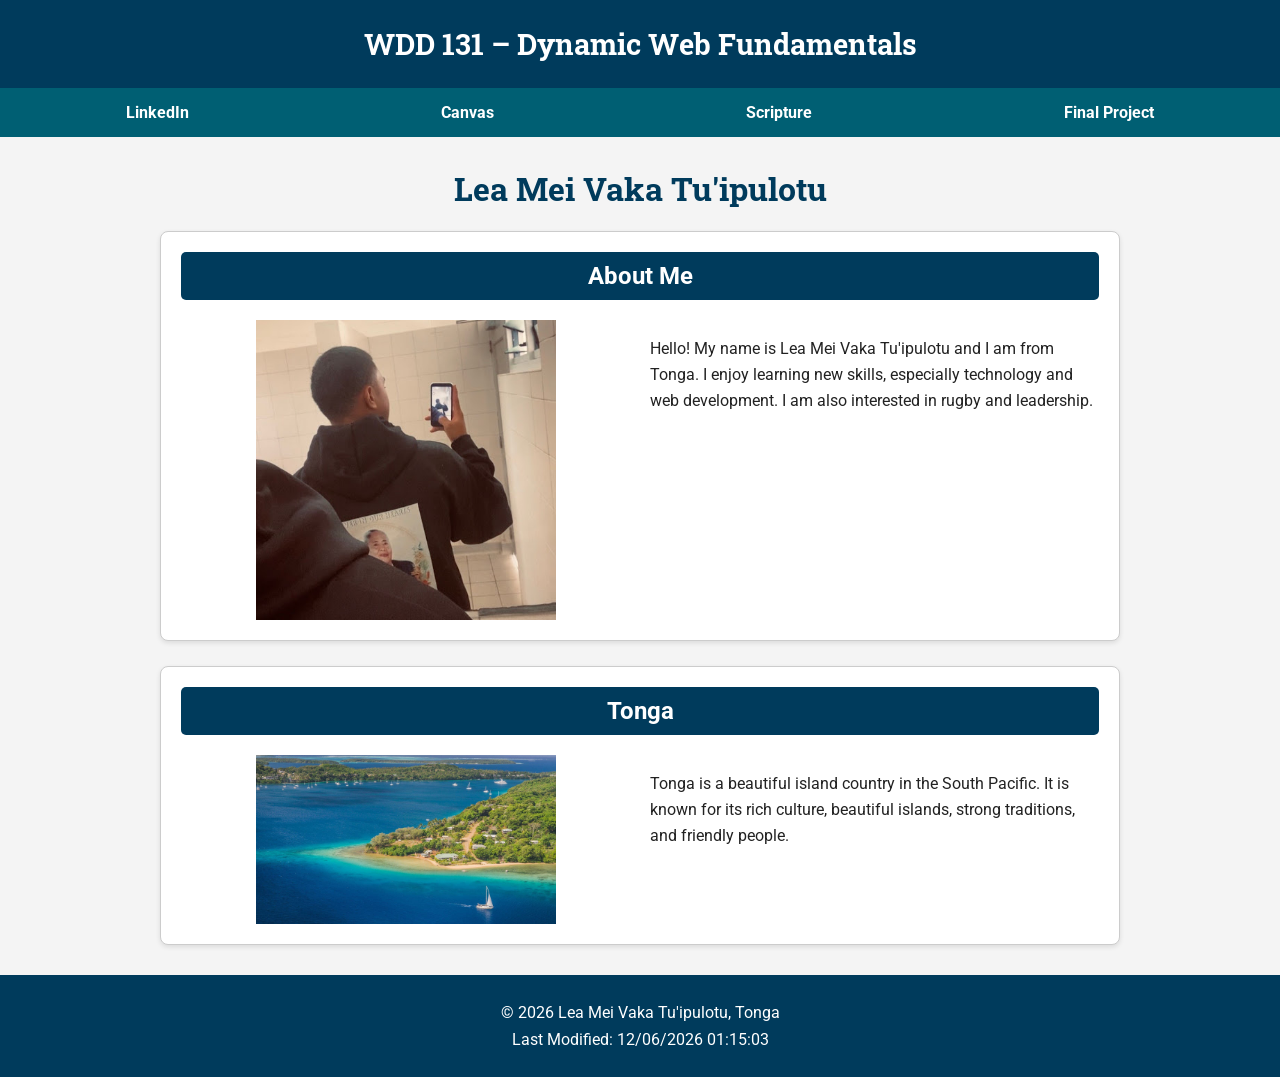
==== index.html @ fcd8f103 "Complete WDD 131 W01 Home Page" ====
<!DOCTYPE html>
<html lang="en-US">

<head>
  <meta charset="UTF-8">
  <meta name="viewport" content="width=device-width, initial-scale=1.0">

  <title>WDD 131 – Dynamic Web Fundamentals – Lea Mei Vaka Tu'ipulotu</title>

  <meta name="description"
    content="WDD 131 – Dynamic Web Fundamentals – Lea Mei Vaka Tu'ipulotu. A student webpage about web development, learning, Tonga, rugby, and leadership.">

  <meta name="author" content="Lea Mei Vaka Tu'ipulotu">

  <!-- External CSS file -->
  <link rel="stylesheet" href="styles/base.css">

  <!-- External JavaScript file -->
  <script src="scripts/getdates.js" defer></script>
</head>

<body>

  <header>
    <span id="course-title">WDD 131 – Dynamic Web Fundamentals</span>

    <nav>
      <a href="https://www.linkedin.com/" target="_blank">LinkedIn</a>
      <a href="https://byupw.instructure.com/" target="_blank">Canvas</a>
      <a href="https://www.churchofjesuschrist.org/study/scriptures" target="_blank">Scripture</a>
      <a href="#">Final Project</a>
    </nav>
  </header>

  <main>

    <h1>Lea Mei Vaka Tu'ipulotu</h1>

    <section class="card">
      <h2>About Me</h2>

      <img src="images/profile.jpg" alt="Lea Mei Vaka Tu'ipulotu">

      <p>
        Hello! My name is Lea Mei Vaka Tu'ipulotu and I am from Tonga.
        I enjoy learning new skills, especially technology and web development.
        I am also interested in rugby and leadership.
      </p>
    </section>

    <section class="card">
      <h2>Tonga</h2>

      <img src="images/tonga.jpg" alt="Tonga">

      <p>
        Tonga is a beautiful island country in the South Pacific.
        It is known for its rich culture, beautiful islands, strong traditions,
        and friendly people.
      </p>
    </section>

  </main>

  <footer>
    <p>
      &copy; <span id="currentyear"></span>
      Lea Mei Vaka Tu'ipulotu, Tonga
    </p>

    <p id="lastModified"></p>
  </footer>

</body>
</html>
---- styles/base.css ----
@import url('https://fonts.googleapis.com/css2?family=Roboto:wght@400;700&family=Roboto+Slab:wght@700&display=swap');

:root {
  --primary-color: #003b5c;
  --secondary-color: #005f73;
  --accent-color: #ee9b00;
  --background-color: #f4f4f4;
  --text-color: #222;
  --white: #ffffff;
}

* {
  box-sizing: border-box;
}

body {
  margin: 0;
  font-family: 'Roboto', sans-serif;
  color: var(--text-color);
  background-color: var(--background-color);
}

header {
  background-color: var(--primary-color);
  color: var(--white);
}

#course-title {
  display: block;
  text-align: center;
  padding: 25px 10px;
  font-family: 'Roboto Slab', serif;
  font-size: 1.8rem;
  font-weight: 700;
}

nav {
  display: flex;
  justify-content: space-around;
  align-items: center;
  background-color: var(--secondary-color);
}

nav a {
  color: var(--white);
  text-decoration: none;
  padding: 15px 20px;
  font-weight: 700;
  transition: background-color 0.3s, color 0.3s;
}

nav a:hover {
  background-color: var(--accent-color);
  color: #000;
}

main {
  max-width: 1000px;
  margin: 30px auto;
  padding: 0 20px;
}

h1 {
  text-align: center;
  font-family: 'Roboto Slab', serif;
  color: var(--primary-color);
}

.card {
  display: grid;
  grid-template-columns: 1fr 1fr;
  gap: 20px;
  background-color: var(--white);
  border: 1px solid #ccc;
  border-radius: 8px;
  padding: 20px;
  margin-bottom: 25px;
  box-shadow: 0 2px 5px rgba(0, 0, 0, 0.1);
}

.card h2 {
  grid-column: 1 / -1;
  text-align: center;
  background-color: var(--primary-color);
  color: var(--white);
  padding: 10px;
  margin: 0;
  border-radius: 5px;
}

.card img {
  width: 100%;
  max-width: 300px;
  height: auto;
  display: block;
  margin: auto;
}

.card p {
  line-height: 1.6;
}

footer {
  text-align: center;
  background-color: var(--primary-color);
  color: var(--white);
  padding: 20px;
  margin-top: 30px;
}

footer p {
  margin: 8px;
}

@media (max-width: 600px) {
  nav {
    flex-direction: column;
  }

  nav a {
    width: 100%;
    text-align: center;
  }

  .card {
    grid-template-columns: 1fr;
  }
}
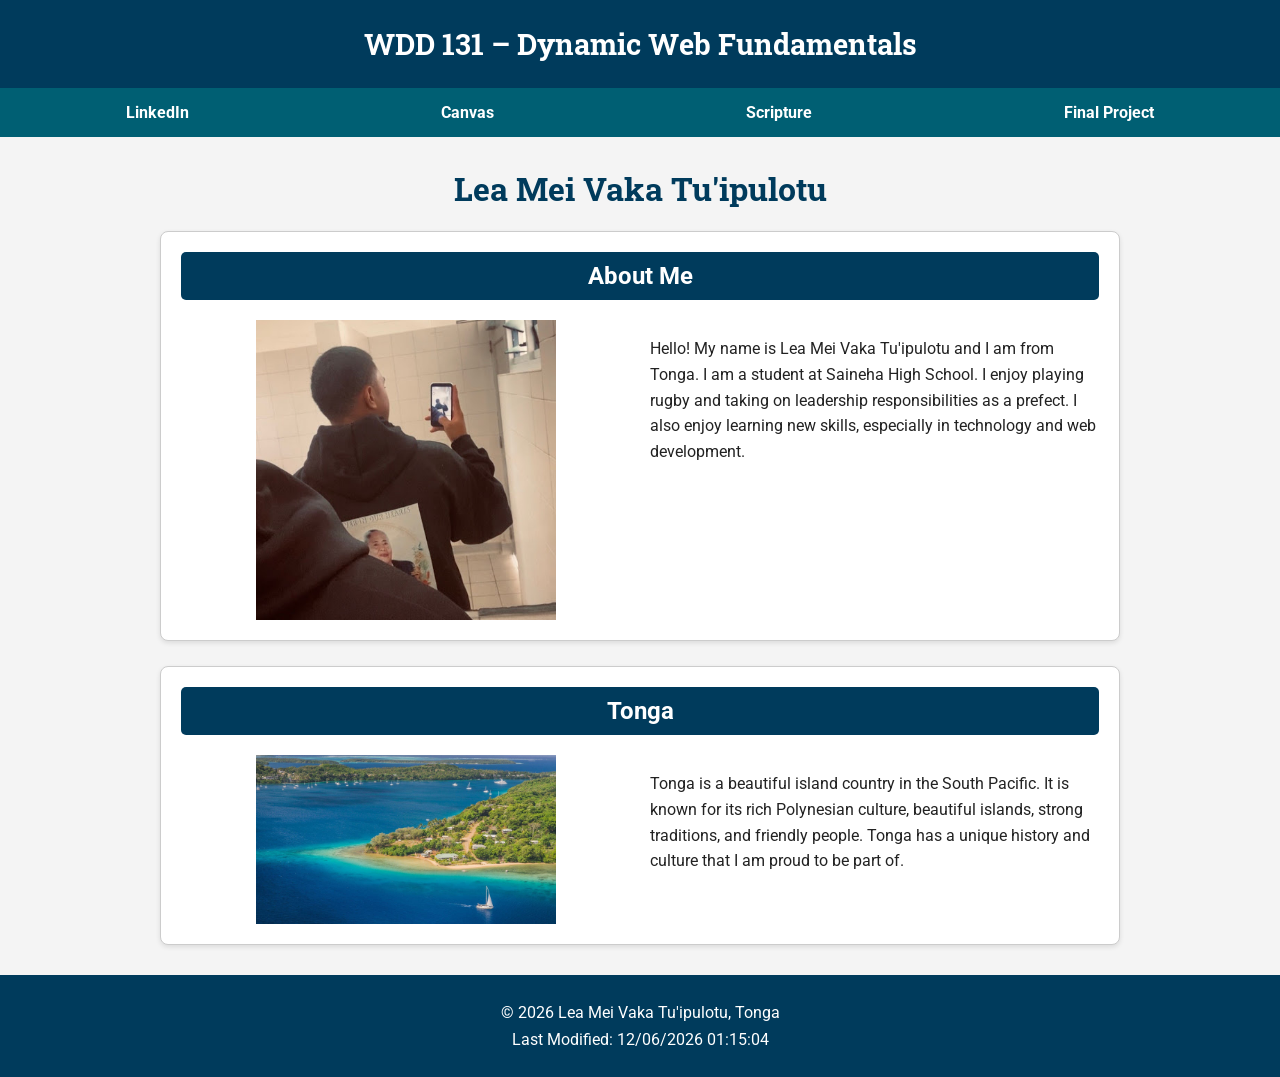
==== commit 08f4be5a: "Update WDD 131 home page" ====
--- a/index.html
+++ b/index.html
@@ -12,11 +12,17 @@
 
   <meta name="author" content="Lea Mei Vaka Tu'ipulotu">
 
-  <!-- External CSS file -->
-  <link rel="stylesheet" href="styles/base.css">
+  <!-- Google Fonts -->
 
-  <!-- External JavaScript file -->
-  <script src="scripts/getdates.js" defer></script>
+<link rel="preconnect" href="https://fonts.googleapis.com"> <link rel="preconnect" href="https://fonts.gstatic.com" crossorigin> <link href="https://fonts.googleapis.com/css2?family=Roboto:wght@400;500;700&family=Roboto+Slab:wght@700&display=swap" rel="stylesheet">
+
+<!-- External CSS file -->
+
+<link rel="stylesheet" href="styles/base.css">
+
+<!-- External JavaScript file -->
+
+<script src="scripts/getdates.js" defer></script>
 </head>
 
 <body>
@@ -37,28 +43,31 @@
     <h1>Lea Mei Vaka Tu'ipulotu</h1>
 
     <section class="card">
-      <h2>About Me</h2>
+  <h2>About Me</h2>
 
-      <img src="images/profile.jpg" alt="Lea Mei Vaka Tu'ipulotu">
+  <img src="images/profile.jpg" alt="Lea Mei Vaka Tu'ipulotu">
 
-      <p>
-        Hello! My name is Lea Mei Vaka Tu'ipulotu and I am from Tonga.
-        I enjoy learning new skills, especially technology and web development.
-        I am also interested in rugby and leadership.
-      </p>
-    </section>
+  <p>
+    Hello! My name is Lea Mei Vaka Tu'ipulotu and I am from Tonga.
+    I am a student at Saineha High School. I enjoy playing rugby and
+    taking on leadership responsibilities as a prefect. I also enjoy
+    learning new skills, especially in technology and web development.
+  </p>
+</section>
 
-    <section class="card">
-      <h2>Tonga</h2>
+<section class="card">
+  <h2>Tonga</h2>
 
-      <img src="images/tonga.jpg" alt="Tonga">
+  <img src="images/tonga.jpg" alt="Beautiful coastal landscape in Tonga">
 
-      <p>
-        Tonga is a beautiful island country in the South Pacific.
-        It is known for its rich culture, beautiful islands, strong traditions,
-        and friendly people.
-      </p>
-    </section>
+  <p>
+    Tonga is a beautiful island country in the South Pacific.
+    It is known for its rich Polynesian culture, beautiful islands,
+    strong traditions, and friendly people. Tonga has a unique history
+    and culture that I am proud to be part of.
+  </p>
+</section>
+
 
   </main>
 
--- a/styles/base.css
+++ b/styles/base.css
@@ -1,5 +1,3 @@
-@import url('https://fonts.googleapis.com/css2?family=Roboto:wght@400;700&family=Roboto+Slab:wght@700&display=swap');
-
 :root {
   --primary-color: #003b5c;
   --secondary-color: #005f73;
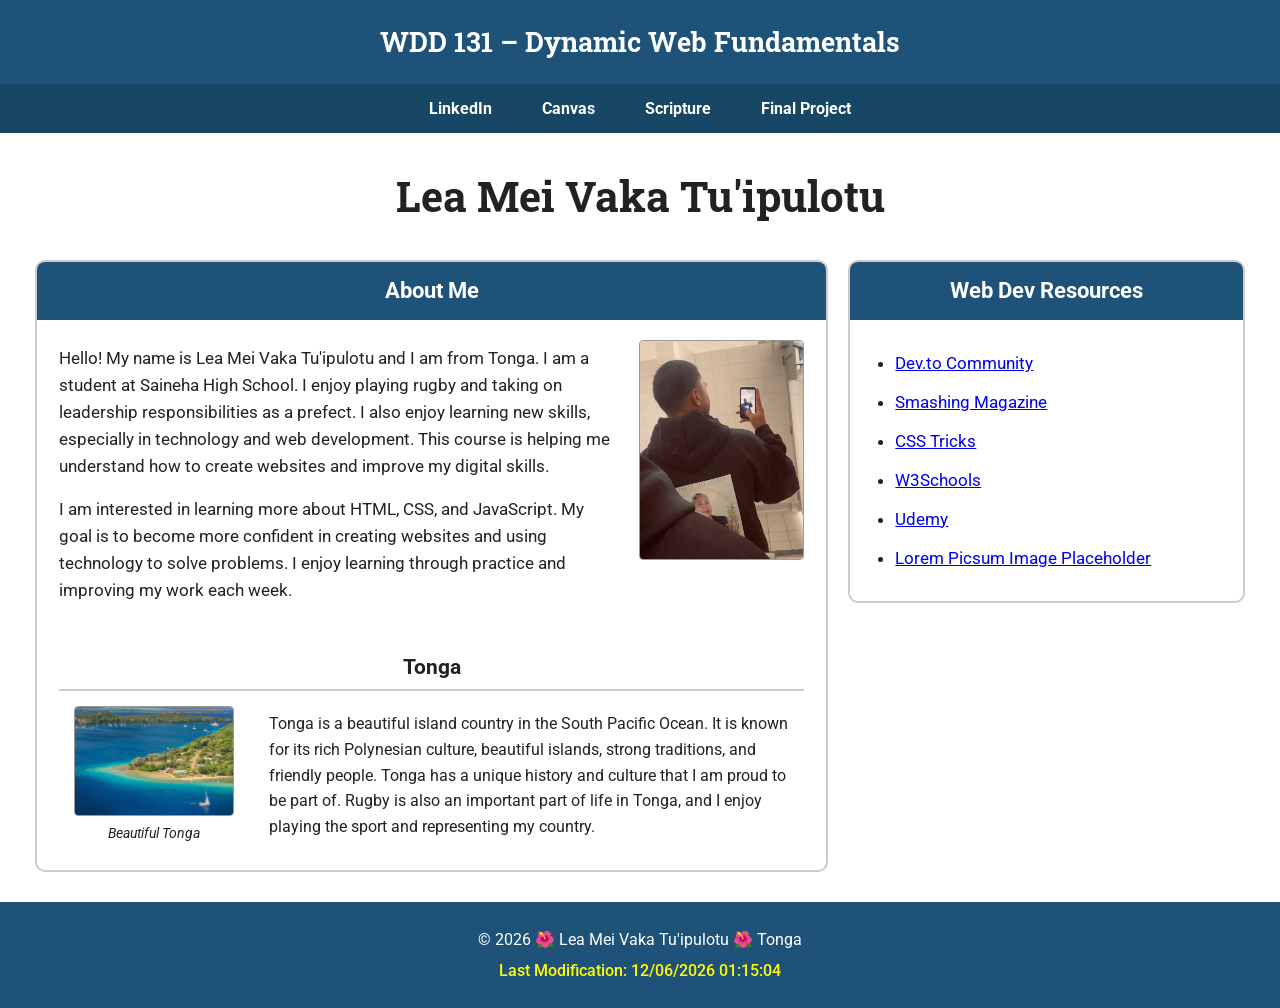
==== commit c9bc2ce4: "Update WDD 131 home page" ====
--- a/index.html
+++ b/index.html
@@ -8,76 +8,210 @@
   <title>WDD 131 – Dynamic Web Fundamentals – Lea Mei Vaka Tu'ipulotu</title>
 
   <meta name="description"
-    content="WDD 131 – Dynamic Web Fundamentals – Lea Mei Vaka Tu'ipulotu. A student webpage about web development, learning, Tonga, rugby, and leadership.">
+    content="WDD 131 Dynamic Web Fundamentals home page for Lea Mei Vaka Tu'ipulotu, a student from Tonga interested in web development, rugby, and leadership.">
 
   <meta name="author" content="Lea Mei Vaka Tu'ipulotu">
 
   <!-- Google Fonts -->
-
-<link rel="preconnect" href="https://fonts.googleapis.com"> <link rel="preconnect" href="https://fonts.gstatic.com" crossorigin> <link href="https://fonts.googleapis.com/css2?family=Roboto:wght@400;500;700&family=Roboto+Slab:wght@700&display=swap" rel="stylesheet">
-
-<!-- External CSS file -->
-
-<link rel="stylesheet" href="styles/base.css">
-
-<!-- External JavaScript file -->
-
-<script src="scripts/getdates.js" defer></script>
+  <link rel="preconnect" href="https://fonts.googleapis.com">
+  <link rel="preconnect" href="https://fonts.gstatic.com" crossorigin>
+
+  <link
+    href="https://fonts.googleapis.com/css2?family=Roboto:wght@400;500;700&family=Roboto+Slab:wght@700&display=swap"
+    rel="stylesheet">
+
+  <!-- CSS -->
+  <link rel="stylesheet" href="styles/base.css">
+
+  <!-- JavaScript -->
+  <script src="scripts/getdates.js" defer></script>
 </head>
 
 <body>
 
   <header>
-    <span id="course-title">WDD 131 – Dynamic Web Fundamentals</span>
-
-    <nav>
-      <a href="https://www.linkedin.com/" target="_blank">LinkedIn</a>
-      <a href="https://byupw.instructure.com/" target="_blank">Canvas</a>
-      <a href="https://www.churchofjesuschrist.org/study/scriptures" target="_blank">Scripture</a>
-      <a href="#">Final Project</a>
+
+    <div id="course-title">
+      WDD 131 – Dynamic Web Fundamentals
+    </div>
+
+    <nav aria-label="Main navigation">
+
+      <a href="https://www.linkedin.com/"
+        target="_blank"
+        rel="noopener noreferrer">
+        LinkedIn
+      </a>
+
+      <a href="https://byupw.instructure.com/"
+        target="_blank"
+        rel="noopener noreferrer">
+        Canvas
+      </a>
+
+      <a href="https://www.churchofjesuschrist.org/study/scriptures"
+        target="_blank"
+        rel="noopener noreferrer">
+        Scripture
+      </a>
+
+      <a href="#">
+        Final Project
+      </a>
+
     </nav>
+
   </header>
 
   <main>
 
     <h1>Lea Mei Vaka Tu'ipulotu</h1>
 
-    <section class="card">
-  <h2>About Me</h2>
-
-  <img src="images/profile.jpg" alt="Lea Mei Vaka Tu'ipulotu">
-
-  <p>
-    Hello! My name is Lea Mei Vaka Tu'ipulotu and I am from Tonga.
-    I am a student at Saineha High School. I enjoy playing rugby and
-    taking on leadership responsibilities as a prefect. I also enjoy
-    learning new skills, especially in technology and web development.
-  </p>
-</section>
-
-<section class="card">
-  <h2>Tonga</h2>
-
-  <img src="images/tonga.jpg" alt="Beautiful coastal landscape in Tonga">
-
-  <p>
-    Tonga is a beautiful island country in the South Pacific.
-    It is known for its rich Polynesian culture, beautiful islands,
-    strong traditions, and friendly people. Tonga has a unique history
-    and culture that I am proud to be part of.
-  </p>
-</section>
-
+    <div class="content-grid">
+
+      <!-- ABOUT ME CARD -->
+      <section class="about-card">
+
+        <h2>About Me</h2>
+
+        <div class="about-content">
+
+          <img
+            class="profile"
+            src="images/profile.jpg"
+            alt="Portrait of Lea Mei Vaka Tu'ipulotu"
+            width="200"
+            height="250">
+
+          <p>
+            Hello! My name is Lea Mei Vaka Tu'ipulotu and I am from Tonga.
+            I am a student at Saineha High School. I enjoy playing rugby and
+            taking on leadership responsibilities as a prefect. I also enjoy
+            learning new skills, especially in technology and web development.
+            This course is helping me understand how to create websites and
+            improve my digital skills.
+          </p>
+
+          <p>
+            I am interested in learning more about HTML, CSS, and JavaScript.
+            My goal is to become more confident in creating websites and using
+            technology to solve problems. I enjoy learning through practice
+            and improving my work each week.
+          </p>
+
+        </div>
+
+        <!-- TONGA SECTION -->
+        <div class="tonga-section">
+
+          <h2>Tonga</h2>
+
+          <div class="tonga-content">
+
+            <div class="flag-container">
+
+              <img
+                class="tonga-flag"
+                src="images/tonga.jpg"
+                alt="Beautiful coastal landscape in Tonga"
+                width="180"
+                height="120">
+
+              <p class="caption">
+                <em>Beautiful Tonga</em>
+              </p>
+
+            </div>
+
+            <p>
+              Tonga is a beautiful island country in the South Pacific Ocean.
+              It is known for its rich Polynesian culture, beautiful islands,
+              strong traditions, and friendly people. Tonga has a unique
+              history and culture that I am proud to be part of. Rugby is also
+              an important part of life in Tonga, and I enjoy playing the sport
+              and representing my country.
+            </p>
+
+          </div>
+
+        </div>
+
+      </section>
+
+
+      <!-- WEB DEVELOPMENT RESOURCES CARD -->
+      <section class="resources-card">
+
+        <h2>Web Dev Resources</h2>
+
+        <ul>
+
+          <li>
+            <a href="https://dev.to/"
+              target="_blank"
+              rel="noopener noreferrer">
+              Dev.to Community
+            </a>
+          </li>
+
+          <li>
+            <a href="https://www.smashingmagazine.com/"
+              target="_blank"
+              rel="noopener noreferrer">
+              Smashing Magazine
+            </a>
+          </li>
+
+          <li>
+            <a href="https://css-tricks.com/"
+              target="_blank"
+              rel="noopener noreferrer">
+              CSS Tricks
+            </a>
+          </li>
+
+          <li>
+            <a href="https://www.w3schools.com/"
+              target="_blank"
+              rel="noopener noreferrer">
+              W3Schools
+            </a>
+          </li>
+
+          <li>
+            <a href="https://www.udemy.com/"
+              target="_blank"
+              rel="noopener noreferrer">
+              Udemy
+            </a>
+          </li>
+
+          <li>
+            <a href="https://picsum.photos/"
+              target="_blank"
+              rel="noopener noreferrer">
+              Lorem Picsum Image Placeholder
+            </a>
+          </li>
+
+        </ul>
+
+      </section>
+
+    </div>
 
   </main>
 
   <footer>
+
     <p>
-      &copy; <span id="currentyear"></span>
-      Lea Mei Vaka Tu'ipulotu, Tonga
+      &copy;
+      <span id="currentyear"></span>
+      🌺 Lea Mei Vaka Tu'ipulotu 🌺 Tonga
     </p>
 
     <p id="lastModified"></p>
+
   </footer>
 
 </body>
--- a/styles/base.css
+++ b/styles/base.css
@@ -1,11 +1,21 @@
+/* /* =========================================
+   WDD 131 - W01 HOME PAGE
+========================================= */
+
 :root {
-  --primary-color: #003b5c;
-  --secondary-color: #005f73;
-  --accent-color: #ee9b00;
-  --background-color: #f4f4f4;
-  --text-color: #222;
+  --primary-color: #1f5278;
+  --secondary-color: #174765;
+  --accent-color: #f5d000;
+  --background-color: #ffffff;
+  --text-color: #222222;
+  --border-color: #cccccc;
+  --link-color: #0000ee;
   --white: #ffffff;
 }
+
+/* =========================================
+   GLOBAL
+========================================= */
 
 * {
   box-sizing: border-box;
@@ -13,10 +23,15 @@
 
 body {
   margin: 0;
-  font-family: 'Roboto', sans-serif;
+  font-family: "Roboto", Arial, sans-serif;
   color: var(--text-color);
   background-color: var(--background-color);
-}
+  line-height: 1.6;
+}
+
+/* =========================================
+   HEADER
+========================================= */
 
 header {
   background-color: var(--primary-color);
@@ -26,93 +41,218 @@
 #course-title {
   display: block;
   text-align: center;
-  padding: 25px 10px;
-  font-family: 'Roboto Slab', serif;
-  font-size: 1.8rem;
+  padding: 20px 10px;
+  font-family: "Roboto Slab", Georgia, serif;
+  font-size: 1.7rem;
   font-weight: 700;
 }
+
+/* =========================================
+   NAVIGATION
+========================================= */
 
 nav {
   display: flex;
-  justify-content: space-around;
+  justify-content: center;
   align-items: center;
   background-color: var(--secondary-color);
+  gap: 10px;
 }
 
 nav a {
+  display: block;
   color: var(--white);
   text-decoration: none;
-  padding: 15px 20px;
   font-weight: 700;
-  transition: background-color 0.3s, color 0.3s;
-}
-
-nav a:hover {
+  padding: 12px 20px;
+  border-radius: 4px;
+  transition: background-color 0.3s ease, color 0.3s ease;
+}
+
+nav a:hover,
+nav a:focus {
   background-color: var(--accent-color);
-  color: #000;
-}
+  color: #000000;
+}
+
+/* =========================================
+   MAIN
+========================================= */
 
 main {
-  max-width: 1000px;
+  max-width: 1250px;
   margin: 30px auto;
   padding: 0 20px;
 }
 
 h1 {
-  text-align: center;
-  font-family: 'Roboto Slab', serif;
-  color: var(--primary-color);
-}
-
-.card {
+  margin: 15px 0 30px;
+  text-align: center;
+  font-family: "Roboto Slab", Georgia, serif;
+  font-size: 2.6rem;
+  color: #222222;
+}
+
+/* =========================================
+   TWO COLUMN PAGE
+========================================= */
+
+.content-grid {
   display: grid;
-  grid-template-columns: 1fr 1fr;
+  grid-template-columns: 2fr 1fr;
   gap: 20px;
+  align-items: start;
+}
+
+/* =========================================
+   CARDS
+========================================= */
+
+.about-card,
+.resources-card {
   background-color: var(--white);
-  border: 1px solid #ccc;
-  border-radius: 8px;
+  border: 2px solid var(--border-color);
+  border-radius: 10px;
+  overflow: hidden;
+}
+
+.about-card > h2,
+.resources-card > h2 {
+  margin: 0;
+  padding: 12px;
+  background-color: var(--primary-color);
+  color: var(--white);
+  text-align: center;
+  font-size: 1.35rem;
+}
+
+/* =========================================
+   ABOUT ME
+========================================= */
+
+.about-content {
+  padding: 20px 22px;
+  min-height: 300px;
+}
+
+.profile {
+  float: right;
+  width: 165px;
+  height: 220px;
+  object-fit: cover;
+  margin: 0 0 15px 25px;
+  border: 1px solid #999999;
+  border-radius: 4px;
+}
+
+.about-content p {
+  margin-top: 5px;
+  font-size: 1.05rem;
+}
+
+/* =========================================
+   TONGA
+========================================= */
+
+.tonga-section {
+  clear: both;
+  padding: 0 22px 25px;
+}
+
+.tonga-section h2 {
+  margin: 10px 0 15px;
+  padding-bottom: 5px;
+  border-bottom: 2px solid var(--border-color);
+  text-align: center;
+  font-size: 1.3rem;
+}
+
+.tonga-content {
+  display: grid;
+  grid-template-columns: 190px 1fr;
+  gap: 20px;
+  align-items: center;
+}
+
+.flag-container {
+  text-align: center;
+}
+
+.tonga-flag {
+  display: block;
+  width: 160px;
+  height: 110px;
+  object-fit: cover;
+  margin: 0 auto;
+  border: 1px solid #999999;
+  border-radius: 4px;
+}
+
+.caption {
+  margin: 6px 0 0;
+  font-size: 0.9rem;
+}
+
+.tonga-content > p {
+  margin: 0;
+  font-size: 1rem;
+}
+
+/* =========================================
+   WEB DEVELOPMENT RESOURCES
+========================================= */
+
+.resources-card ul {
+  margin: 30px 0;
+  padding-left: 45px;
+}
+
+.resources-card li {
+  margin-bottom: 12px;
+  font-size: 1.05rem;
+}
+
+.resources-card a {
+  color: var(--link-color);
+  text-decoration: underline;
+}
+
+.resources-card a:hover,
+.resources-card a:focus {
+  color: var(--secondary-color);
+  background-color: #f5f5f5;
+}
+
+/* =========================================
+   FOOTER
+========================================= */
+
+footer {
+  margin-top: 25px;
   padding: 20px;
-  margin-bottom: 25px;
-  box-shadow: 0 2px 5px rgba(0, 0, 0, 0.1);
-}
-
-.card h2 {
-  grid-column: 1 / -1;
-  text-align: center;
   background-color: var(--primary-color);
   color: var(--white);
-  padding: 10px;
-  margin: 0;
-  border-radius: 5px;
-}
-
-.card img {
-  width: 100%;
-  max-width: 300px;
-  height: auto;
-  display: block;
-  margin: auto;
-}
-
-.card p {
-  line-height: 1.6;
-}
-
-footer {
-  text-align: center;
-  background-color: var(--primary-color);
-  color: var(--white);
-  padding: 20px;
-  margin-top: 30px;
+  text-align: center;
 }
 
 footer p {
-  margin: 8px;
-}
-
-@media (max-width: 600px) {
+  margin: 5px;
+}
+
+#lastModified {
+  color: #ffff00;
+  font-weight: 500;
+}
+
+/* =========================================
+   MOBILE RESPONSIVE DESIGN
+========================================= */
+
+@media (max-width: 700px) {
+
   nav {
     flex-direction: column;
+    gap: 0;
   }
 
   nav a {
@@ -120,7 +260,34 @@
     text-align: center;
   }
 
-  .card {
+  .content-grid {
     grid-template-columns: 1fr;
   }
-}+
+  h1 {
+    font-size: 2rem;
+  }
+
+  .about-content {
+    min-height: auto;
+  }
+
+  .profile {
+    float: none;
+    display: block;
+    margin: 0 auto 20px;
+  }
+
+  .tonga-content {
+    grid-template-columns: 1fr;
+    text-align: center;
+  }
+
+  .resources-card {
+    min-height: auto;
+  }
+
+  .resources-card ul {
+    margin: 30px 0;
+  }
+}
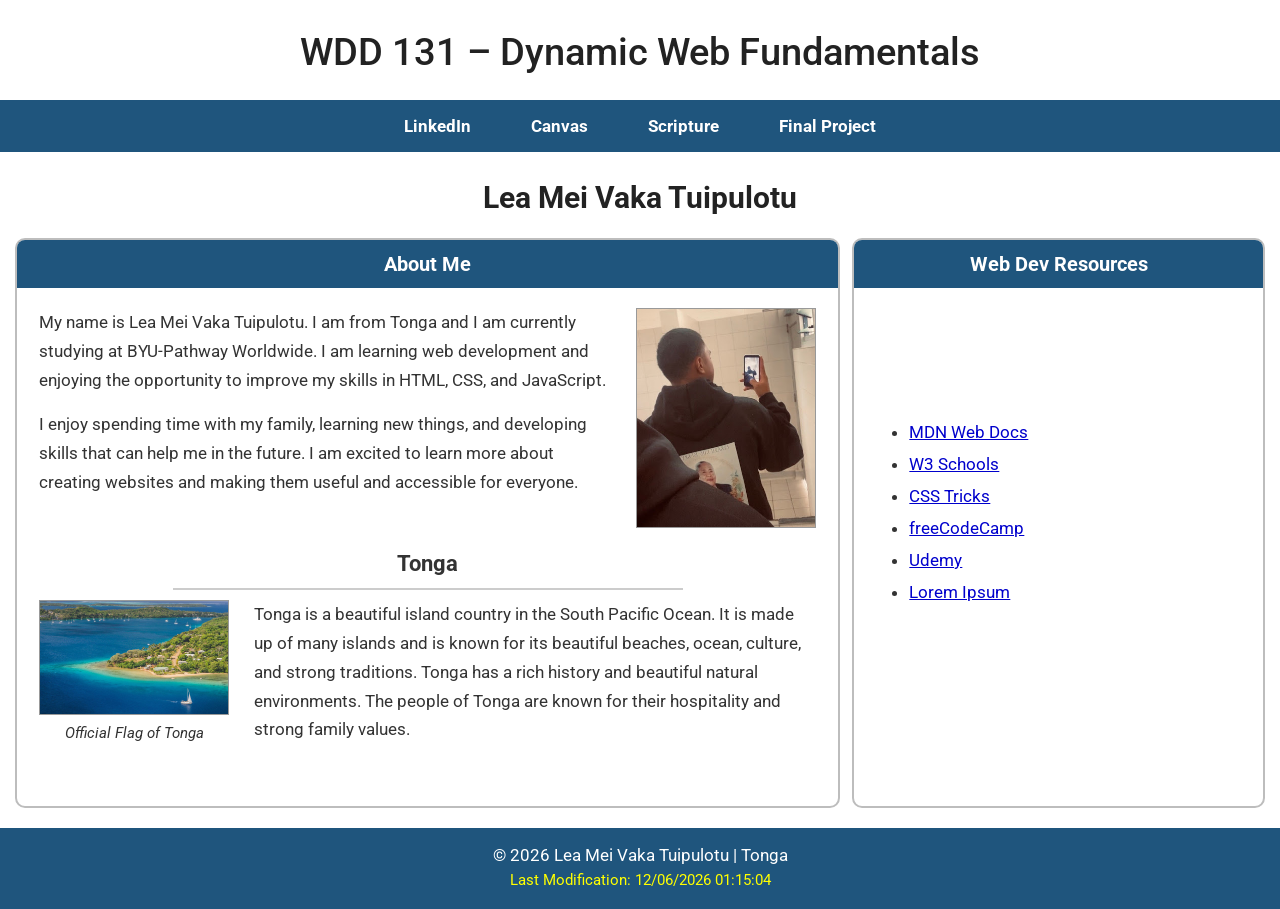
==== commit 1dbab4ad: "Update W01 home page" ====
--- a/index.html
+++ b/index.html
@@ -1,218 +1,186 @@
 <!DOCTYPE html>
-<html lang="en-US">
+<html lang="en">
+<head>
+    <meta charset="UTF-8">
+    <meta name="viewport" content="width=device-width, initial-scale=1.0">
 
-<head>
-  <meta charset="UTF-8">
-  <meta name="viewport" content="width=device-width, initial-scale=1.0">
+    <title>WDD 131 – Dynamic Web Fundamentals – Lea Mei Vaka Tuipulotu</title>
 
-  <title>WDD 131 – Dynamic Web Fundamentals – Lea Mei Vaka Tu'ipulotu</title>
+    <meta name="description"
+        content="WDD 131 – Dynamic Web Fundamentals course home page for Lea Mei Vaka Tuipulotu, featuring information about me, Tonga, web development resources, and course links.">
 
-  <meta name="description"
-    content="WDD 131 Dynamic Web Fundamentals home page for Lea Mei Vaka Tu'ipulotu, a student from Tonga interested in web development, rugby, and leadership.">
+    <meta name="author" content="Lea Mei Vaka Tuipulotu">
 
-  <meta name="author" content="Lea Mei Vaka Tu'ipulotu">
+    <link rel="stylesheet" href="styles/base.css">
 
-  <!-- Google Fonts -->
-  <link rel="preconnect" href="https://fonts.googleapis.com">
-  <link rel="preconnect" href="https://fonts.gstatic.com" crossorigin>
-
-  <link
-    href="https://fonts.googleapis.com/css2?family=Roboto:wght@400;500;700&family=Roboto+Slab:wght@700&display=swap"
-    rel="stylesheet">
-
-  <!-- CSS -->
-  <link rel="stylesheet" href="styles/base.css">
-
-  <!-- JavaScript -->
-  <script src="scripts/getdates.js" defer></script>
+    <script src="scripts/getdates.js" defer></script>
 </head>
 
 <body>
 
-  <header>
+    <header>
+        <span id="course-title">
+            WDD 131 – Dynamic Web Fundamentals
+        </span>
 
-    <div id="course-title">
-      WDD 131 – Dynamic Web Fundamentals
-    </div>
+        <nav>
+            <a href="https://www.linkedin.com/" target="_blank" rel="noopener noreferrer">
+                LinkedIn
+            </a>
 
-    <nav aria-label="Main navigation">
+            <a href="https://byupw.instructure.com/" target="_blank" rel="noopener noreferrer">
+                Canvas
+            </a>
 
-      <a href="https://www.linkedin.com/"
-        target="_blank"
-        rel="noopener noreferrer">
-        LinkedIn
-      </a>
+            <a href="https://www.churchofjesuschrist.org/study/scriptures/bofm/1-ne/3?lang=eng&id=p7#p7"
+                target="_blank" rel="noopener noreferrer">
+                Scripture
+            </a>
 
-      <a href="https://byupw.instructure.com/"
-        target="_blank"
-        rel="noopener noreferrer">
-        Canvas
-      </a>
+            <a href="#">
+                Final Project
+            </a>
+        </nav>
+    </header>
 
-      <a href="https://www.churchofjesuschrist.org/study/scriptures"
-        target="_blank"
-        rel="noopener noreferrer">
-        Scripture
-      </a>
 
-      <a href="#">
-        Final Project
-      </a>
+    <main>
 
-    </nav>
+        <h1>Lea Mei Vaka Tuipulotu</h1>
 
-  </header>
+        <div class="cards">
 
-  <main>
+            <section class="card about-card">
 
-    <h1>Lea Mei Vaka Tu'ipulotu</h1>
+                <h2>About Me</h2>
 
-    <div class="content-grid">
+                <div class="about-content">
 
-      <!-- ABOUT ME CARD -->
-      <section class="about-card">
+                    <div class="about-text">
+                        <p>
+                            My name is Lea Mei Vaka Tuipulotu. I am from
+                            Tonga and I am currently studying at BYU-Pathway
+                            Worldwide. I am learning web development and
+                            enjoying the opportunity to improve my skills
+                            in HTML, CSS, and JavaScript.
+                        </p>
 
-        <h2>About Me</h2>
+                        <p>
+                            I enjoy spending time with my family, learning
+                            new things, and developing skills that can help
+                            me in the future. I am excited to learn more
+                            about creating websites and making them useful
+                            and accessible for everyone.
+                        </p>
+                    </div>
 
-        <div class="about-content">
+                    <img
+                        src="images/profile.jpg"
+                        alt="Photo of Lea Mei Vaka Tuipulotu"
+                        width="180"
+                        height="220"
+                    >
 
-          <img
-            class="profile"
-            src="images/profile.jpg"
-            alt="Portrait of Lea Mei Vaka Tu'ipulotu"
-            width="200"
-            height="250">
+                </div>
 
-          <p>
-            Hello! My name is Lea Mei Vaka Tu'ipulotu and I am from Tonga.
-            I am a student at Saineha High School. I enjoy playing rugby and
-            taking on leadership responsibilities as a prefect. I also enjoy
-            learning new skills, especially in technology and web development.
-            This course is helping me understand how to create websites and
-            improve my digital skills.
-          </p>
 
-          <p>
-            I am interested in learning more about HTML, CSS, and JavaScript.
-            My goal is to become more confident in creating websites and using
-            technology to solve problems. I enjoy learning through practice
-            and improving my work each week.
-          </p>
+                <h3>Tonga</h3>
+
+                <div class="country-content">
+
+                    <figure>
+                        <img
+                            src="images/tonga.jpg"
+                            alt="Official flag of Tonga"
+                            width="190"
+                            height="115"
+                        >
+
+                        <figcaption>
+                            Official Flag of Tonga
+                        </figcaption>
+                    </figure>
+
+                    <p>
+                        Tonga is a beautiful island country in the South
+                        Pacific Ocean. It is made up of many islands and is
+                        known for its beautiful beaches, ocean, culture, and
+                        strong traditions. Tonga has a rich history and
+                        beautiful natural environments. The people of Tonga
+                        are known for their hospitality and strong family
+                        values.
+                    </p>
+
+                </div>
+
+            </section>
+
+
+            <section class="card resources-card">
+
+                <h2>Web Dev Resources</h2>
+
+                <ul>
+                    <li>
+                        <a href="https://developer.mozilla.org/"
+                            target="_blank" rel="noopener noreferrer">
+                            MDN Web Docs
+                        </a>
+                    </li>
+
+                    <li>
+                        <a href="https://www.w3schools.com/"
+                            target="_blank" rel="noopener noreferrer">
+                            W3 Schools
+                        </a>
+                    </li>
+
+                    <li>
+                        <a href="https://css-tricks.com/"
+                            target="_blank" rel="noopener noreferrer">
+                            CSS Tricks
+                        </a>
+                    </li>
+
+                    <li>
+                        <a href="https://www.freecodecamp.org/"
+                            target="_blank" rel="noopener noreferrer">
+                            freeCodeCamp
+                        </a>
+                    </li>
+
+                    <li>
+                        <a href="https://www.udemy.com/"
+                            target="_blank" rel="noopener noreferrer">
+                            Udemy
+                        </a>
+                    </li>
+
+                    <li>
+                        <a href="https://www.lipsum.com/"
+                            target="_blank" rel="noopener noreferrer">
+                            Lorem Ipsum
+                        </a>
+                    </li>
+                </ul>
+
+            </section>
 
         </div>
 
-        <!-- TONGA SECTION -->
-        <div class="tonga-section">
-
-          <h2>Tonga</h2>
-
-          <div class="tonga-content">
-
-            <div class="flag-container">
-
-              <img
-                class="tonga-flag"
-                src="images/tonga.jpg"
-                alt="Beautiful coastal landscape in Tonga"
-                width="180"
-                height="120">
-
-              <p class="caption">
-                <em>Beautiful Tonga</em>
-              </p>
-
-            </div>
-
-            <p>
-              Tonga is a beautiful island country in the South Pacific Ocean.
-              It is known for its rich Polynesian culture, beautiful islands,
-              strong traditions, and friendly people. Tonga has a unique
-              history and culture that I am proud to be part of. Rugby is also
-              an important part of life in Tonga, and I enjoy playing the sport
-              and representing my country.
-            </p>
-
-          </div>
-
-        </div>
-
-      </section>
+    </main>
 
 
-      <!-- WEB DEVELOPMENT RESOURCES CARD -->
-      <section class="resources-card">
+    <footer>
 
-        <h2>Web Dev Resources</h2>
+        <p>
+            © <span id="currentyear"></span>
+            Lea Mei Vaka Tuipulotu | Tonga
+        </p>
 
-        <ul>
+        <p id="lastModified"></p>
 
-          <li>
-            <a href="https://dev.to/"
-              target="_blank"
-              rel="noopener noreferrer">
-              Dev.to Community
-            </a>
-          </li>
-
-          <li>
-            <a href="https://www.smashingmagazine.com/"
-              target="_blank"
-              rel="noopener noreferrer">
-              Smashing Magazine
-            </a>
-          </li>
-
-          <li>
-            <a href="https://css-tricks.com/"
-              target="_blank"
-              rel="noopener noreferrer">
-              CSS Tricks
-            </a>
-          </li>
-
-          <li>
-            <a href="https://www.w3schools.com/"
-              target="_blank"
-              rel="noopener noreferrer">
-              W3Schools
-            </a>
-          </li>
-
-          <li>
-            <a href="https://www.udemy.com/"
-              target="_blank"
-              rel="noopener noreferrer">
-              Udemy
-            </a>
-          </li>
-
-          <li>
-            <a href="https://picsum.photos/"
-              target="_blank"
-              rel="noopener noreferrer">
-              Lorem Picsum Image Placeholder
-            </a>
-          </li>
-
-        </ul>
-
-      </section>
-
-    </div>
-
-  </main>
-
-  <footer>
-
-    <p>
-      &copy;
-      <span id="currentyear"></span>
-      🌺 Lea Mei Vaka Tu'ipulotu 🌺 Tonga
-    </p>
-
-    <p id="lastModified"></p>
-
-  </footer>
+    </footer>
 
 </body>
 </html>
--- a/styles/base.css
+++ b/styles/base.css
@@ -1,293 +1,284 @@
-/* /* =========================================
-   WDD 131 - W01 HOME PAGE
-========================================= */
+@import url('https://fonts.googleapis.com/css2?family=Roboto:wght@400;500;700&display=swap');
+
 
 :root {
-  --primary-color: #1f5278;
-  --secondary-color: #174765;
-  --accent-color: #f5d000;
-  --background-color: #ffffff;
-  --text-color: #222222;
-  --border-color: #cccccc;
-  --link-color: #0000ee;
-  --white: #ffffff;
-}
-
-/* =========================================
-   GLOBAL
-========================================= */
+    --primary-color: #1f557d;
+    --primary-dark: #16415f;
+    --secondary-color: #ffffff;
+    --text-color: #333333;
+    --border-color: #bdbdbd;
+    --link-color: #0000cc;
+    --footer-highlight: #ffff00;
+
+    --heading-font: "Roboto", Arial, sans-serif;
+    --body-font: "Roboto", Arial, sans-serif;
+}
+
+
+/* ---------- GENERAL ---------- */
 
 * {
-  box-sizing: border-box;
+    box-sizing: border-box;
 }
 
 body {
-  margin: 0;
-  font-family: "Roboto", Arial, sans-serif;
-  color: var(--text-color);
-  background-color: var(--background-color);
-  line-height: 1.6;
-}
-
-/* =========================================
-   HEADER
-========================================= */
+    margin: 0;
+    background-color: #ffffff;
+    color: var(--text-color);
+    font-family: var(--body-font);
+    font-size: 17px;
+    line-height: 1.7;
+}
+
+
+/* ---------- HEADER ---------- */
 
 header {
-  background-color: var(--primary-color);
-  color: var(--white);
+    max-width: 1350px;
+    margin: 0 auto;
 }
 
 #course-title {
-  display: block;
-  text-align: center;
-  padding: 20px 10px;
-  font-family: "Roboto Slab", Georgia, serif;
-  font-size: 1.7rem;
-  font-weight: 700;
-}
-
-/* =========================================
-   NAVIGATION
-========================================= */
+    display: block;
+    padding: 20px 10px 15px;
+    text-align: center;
+    color: #222222;
+    font-family: var(--heading-font);
+    font-size: 38px;
+    font-weight: 500;
+}
+
+
+/* ---------- NAVIGATION ---------- */
 
 nav {
-  display: flex;
-  justify-content: center;
-  align-items: center;
-  background-color: var(--secondary-color);
-  gap: 10px;
+    display: flex;
+    justify-content: center;
+    align-items: center;
+    background-color: var(--primary-color);
+    padding: 0;
 }
 
 nav a {
-  display: block;
-  color: var(--white);
-  text-decoration: none;
-  font-weight: 700;
-  padding: 12px 20px;
-  border-radius: 4px;
-  transition: background-color 0.3s ease, color 0.3s ease;
+    display: block;
+    padding: 12px 30px;
+    color: #ffffff;
+    text-decoration: none;
+    font-weight: 700;
+    transition: background-color 0.2s ease;
 }
 
 nav a:hover,
 nav a:focus {
-  background-color: var(--accent-color);
-  color: #000000;
-}
-
-/* =========================================
-   MAIN
-========================================= */
+    background-color: var(--primary-dark);
+    text-decoration: underline;
+}
+
+
+/* ---------- MAIN ---------- */
 
 main {
-  max-width: 1250px;
-  margin: 30px auto;
-  padding: 0 20px;
-}
-
-h1 {
-  margin: 15px 0 30px;
-  text-align: center;
-  font-family: "Roboto Slab", Georgia, serif;
-  font-size: 2.6rem;
-  color: #222222;
-}
-
-/* =========================================
-   TWO COLUMN PAGE
-========================================= */
-
-.content-grid {
-  display: grid;
-  grid-template-columns: 2fr 1fr;
-  gap: 20px;
-  align-items: start;
-}
-
-/* =========================================
-   CARDS
-========================================= */
-
-.about-card,
+    max-width: 1350px;
+    margin: 20px auto;
+    padding: 0 15px;
+}
+
+main > h1 {
+    margin: 0 0 15px;
+    text-align: center;
+    color: #222222;
+    font-size: 30px;
+}
+
+
+/* ---------- CARDS GRID ---------- */
+
+.cards {
+    display: grid;
+    grid-template-columns: 2fr 1fr;
+    gap: 12px;
+}
+
+
+/* ---------- CARD ---------- */
+
+.card {
+    border: 2px solid var(--border-color);
+    border-radius: 10px;
+    overflow: hidden;
+    background-color: #ffffff;
+}
+
+.card h2 {
+    margin: 0;
+    padding: 9px;
+    background-color: var(--primary-color);
+    color: #ffffff;
+    text-align: center;
+    font-size: 20px;
+    line-height: 1.5;
+}
+
+
+/* ---------- ABOUT CARD ---------- */
+
+.about-content {
+    display: grid;
+    grid-template-columns: 1fr 180px;
+    gap: 25px;
+    padding: 20px 22px 5px;
+    align-items: start;
+}
+
+.about-text p {
+    margin: 0 0 15px;
+}
+
+.about-content img {
+    display: block;
+    width: 180px;
+    height: 220px;
+    object-fit: cover;
+    margin: 0 auto;
+    border: 1px solid #999999;
+}
+
+
+/* ---------- COUNTRY ---------- */
+
+.about-card h3 {
+    max-width: 510px;
+    margin: 12px auto 10px;
+    padding-bottom: 5px;
+    border-bottom: 2px solid #cccccc;
+    text-align: center;
+    font-size: 22px;
+}
+
+.country-content {
+    display: grid;
+    grid-template-columns: 190px 1fr;
+    gap: 25px;
+    align-items: start;
+    padding: 0 22px 20px;
+}
+
+.country-content figure {
+    margin: 0;
+    text-align: center;
+}
+
+.country-content figure img {
+    display: block;
+    width: 190px;
+    height: 115px;
+    object-fit: cover;
+    margin: 0 auto;
+    border: 1px solid #999999;
+}
+
+.country-content figcaption {
+    margin-top: 8px;
+    font-size: 15px;
+    font-style: italic;
+    line-height: 1.4;
+}
+
+.country-content p {
+    margin: 0;
+}
+
+
+/* ---------- RESOURCES ---------- */
+
 .resources-card {
-  background-color: var(--white);
-  border: 2px solid var(--border-color);
-  border-radius: 10px;
-  overflow: hidden;
-}
-
-.about-card > h2,
-.resources-card > h2 {
-  margin: 0;
-  padding: 12px;
-  background-color: var(--primary-color);
-  color: var(--white);
-  text-align: center;
-  font-size: 1.35rem;
-}
-
-/* =========================================
-   ABOUT ME
-========================================= */
-
-.about-content {
-  padding: 20px 22px;
-  min-height: 300px;
-}
-
-.profile {
-  float: right;
-  width: 165px;
-  height: 220px;
-  object-fit: cover;
-  margin: 0 0 15px 25px;
-  border: 1px solid #999999;
-  border-radius: 4px;
-}
-
-.about-content p {
-  margin-top: 5px;
-  font-size: 1.05rem;
-}
-
-/* =========================================
-   TONGA
-========================================= */
-
-.tonga-section {
-  clear: both;
-  padding: 0 22px 25px;
-}
-
-.tonga-section h2 {
-  margin: 10px 0 15px;
-  padding-bottom: 5px;
-  border-bottom: 2px solid var(--border-color);
-  text-align: center;
-  font-size: 1.3rem;
-}
-
-.tonga-content {
-  display: grid;
-  grid-template-columns: 190px 1fr;
-  gap: 20px;
-  align-items: center;
-}
-
-.flag-container {
-  text-align: center;
-}
-
-.tonga-flag {
-  display: block;
-  width: 160px;
-  height: 110px;
-  object-fit: cover;
-  margin: 0 auto;
-  border: 1px solid #999999;
-  border-radius: 4px;
-}
-
-.caption {
-  margin: 6px 0 0;
-  font-size: 0.9rem;
-}
-
-.tonga-content > p {
-  margin: 0;
-  font-size: 1rem;
-}
-
-/* =========================================
-   WEB DEVELOPMENT RESOURCES
-========================================= */
+    min-height: 570px;
+}
 
 .resources-card ul {
-  margin: 30px 0;
-  padding-left: 45px;
+    margin: 130px 30px 30px;
+    padding-left: 25px;
 }
 
 .resources-card li {
-  margin-bottom: 12px;
-  font-size: 1.05rem;
+    margin-bottom: 3px;
 }
 
 .resources-card a {
-  color: var(--link-color);
-  text-decoration: underline;
+    color: var(--link-color);
+    text-decoration: underline;
 }
 
 .resources-card a:hover,
 .resources-card a:focus {
-  color: var(--secondary-color);
-  background-color: #f5f5f5;
-}
-
-/* =========================================
-   FOOTER
-========================================= */
+    color: var(--primary-dark);
+}
+
+
+/* ---------- FOOTER ---------- */
 
 footer {
-  margin-top: 25px;
-  padding: 20px;
-  background-color: var(--primary-color);
-  color: var(--white);
-  text-align: center;
+    max-width: 1440px;
+    margin: 20px auto 0;
+    padding: 15px 20px 18px;
+    background-color: var(--primary-color);
+    color: #ffffff;
+    text-align: center;
 }
 
 footer p {
-  margin: 5px;
-}
-
-#lastModified {
-  color: #ffff00;
-  font-weight: 500;
-}
-
-/* =========================================
-   MOBILE RESPONSIVE DESIGN
-========================================= */
-
-@media (max-width: 700px) {
-
-  nav {
-    flex-direction: column;
-    gap: 0;
-  }
-
-  nav a {
-    width: 100%;
-    text-align: center;
-  }
-
-  .content-grid {
-    grid-template-columns: 1fr;
-  }
-
-  h1 {
-    font-size: 2rem;
-  }
-
-  .about-content {
-    min-height: auto;
-  }
-
-  .profile {
-    float: none;
-    display: block;
-    margin: 0 auto 20px;
-  }
-
-  .tonga-content {
-    grid-template-columns: 1fr;
-    text-align: center;
-  }
-
-  .resources-card {
-    min-height: auto;
-  }
-
-  .resources-card ul {
-    margin: 30px 0;
-  }
-}
+    margin: 0;
+    line-height: 1.5;
+}
+
+footer p:last-child {
+    color: var(--footer-highlight);
+    font-size: 15px;
+}
+
+
+/* ---------- MOBILE ---------- */
+
+@media (max-width: 800px) {
+
+    #course-title {
+        font-size: 28px;
+    }
+
+    nav {
+        flex-wrap: wrap;
+    }
+
+    nav a {
+        padding: 10px 15px;
+    }
+
+    .cards {
+        grid-template-columns: 1fr;
+    }
+
+    .about-content {
+        grid-template-columns: 1fr;
+    }
+
+    .about-content img {
+        margin: 0 auto;
+    }
+
+    .country-content {
+        grid-template-columns: 1fr;
+        text-align: center;
+    }
+
+    .country-content p {
+        text-align: left;
+    }
+
+    .resources-card {
+        min-height: auto;
+    }
+
+    .resources-card ul {
+        margin: 30px 30px 40px;
+    }
+}
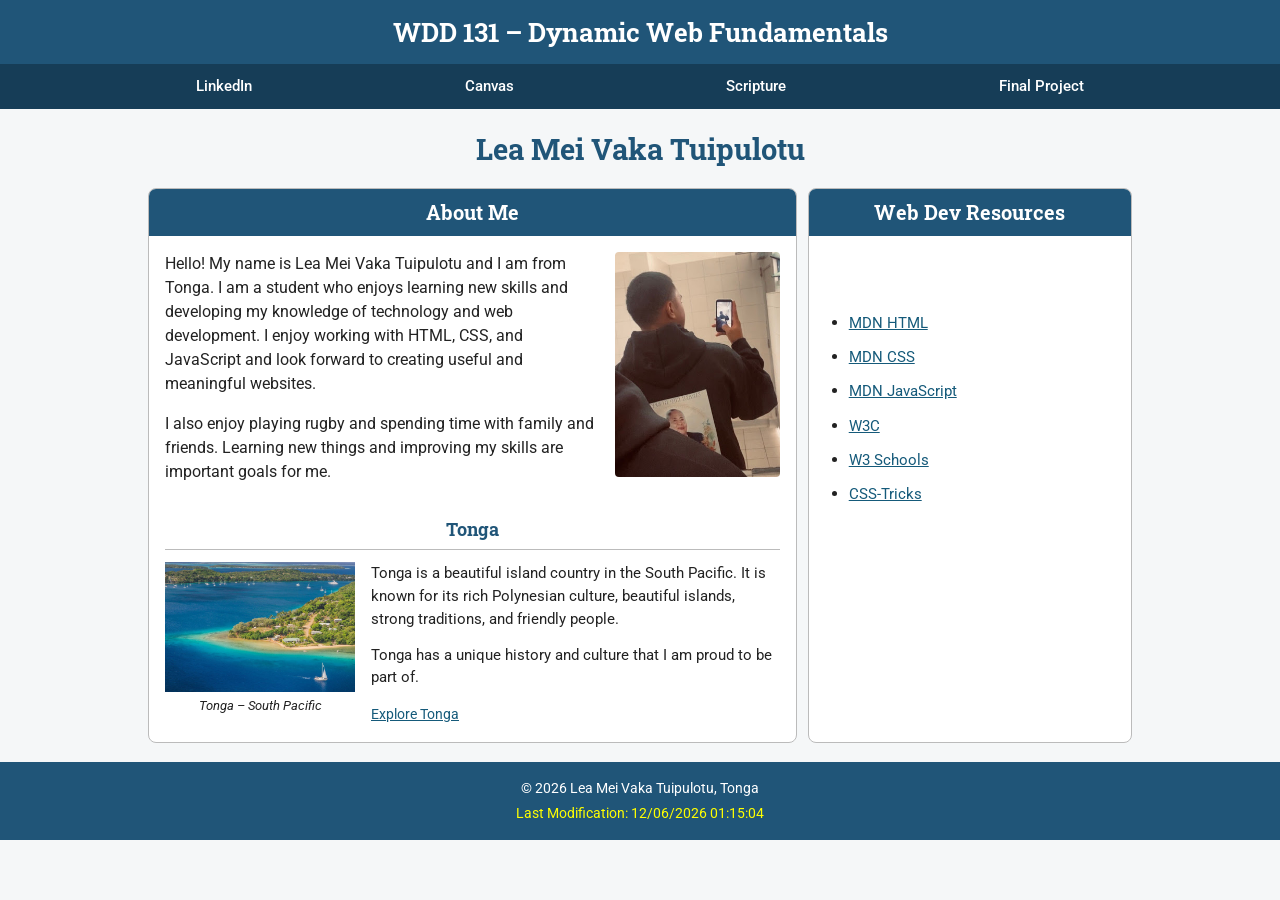
==== commit ea5dbb89: "Fix W01 home page HTML and CSS" ====
--- a/index.html
+++ b/index.html
@@ -1,5 +1,6 @@
 <!DOCTYPE html>
-<html lang="en">
+<html lang="en-US">
+
 <head>
     <meta charset="UTF-8">
     <meta name="viewport" content="width=device-width, initial-scale=1.0">
@@ -7,9 +8,15 @@
     <title>WDD 131 – Dynamic Web Fundamentals – Lea Mei Vaka Tuipulotu</title>
 
     <meta name="description"
-        content="WDD 131 – Dynamic Web Fundamentals course home page for Lea Mei Vaka Tuipulotu, featuring information about me, Tonga, web development resources, and course links.">
+        content="WDD 131 – Dynamic Web Fundamentals – Lea Mei Vaka Tuipulotu. A student home page featuring web development, HTML, CSS, JavaScript, and information about Tonga.">
 
     <meta name="author" content="Lea Mei Vaka Tuipulotu">
+
+    <link rel="preconnect" href="https://fonts.googleapis.com">
+    <link rel="preconnect" href="https://fonts.gstatic.com" crossorigin>
+
+    <link href="https://fonts.googleapis.com/css2?family=Roboto:wght@400;500;700&family=Roboto+Slab:wght@700&display=swap"
+        rel="stylesheet">
 
     <link rel="stylesheet" href="styles/base.css">
 
@@ -19,9 +26,7 @@
 <body>
 
     <header>
-        <span id="course-title">
-            WDD 131 – Dynamic Web Fundamentals
-        </span>
+        <span id="course-title">WDD 131 – Dynamic Web Fundamentals</span>
 
         <nav>
             <a href="https://www.linkedin.com/" target="_blank" rel="noopener noreferrer">
@@ -32,7 +37,7 @@
                 Canvas
             </a>
 
-            <a href="https://www.churchofjesuschrist.org/study/scriptures/bofm/1-ne/3?lang=eng&id=p7#p7"
+            <a href="https://www.churchofjesuschrist.org/study/scriptures"
                 target="_blank" rel="noopener noreferrer">
                 Scripture
             </a>
@@ -43,125 +48,138 @@
         </nav>
     </header>
 
-
     <main>
 
         <h1>Lea Mei Vaka Tuipulotu</h1>
 
-        <div class="cards">
-
+        <div class="content-grid">
+
+            <!-- LEFT CARD -->
             <section class="card about-card">
 
                 <h2>About Me</h2>
 
                 <div class="about-content">
 
-                    <div class="about-text">
-                        <p>
-                            My name is Lea Mei Vaka Tuipulotu. I am from
-                            Tonga and I am currently studying at BYU-Pathway
-                            Worldwide. I am learning web development and
-                            enjoying the opportunity to improve my skills
-                            in HTML, CSS, and JavaScript.
-                        </p>
-
-                        <p>
-                            I enjoy spending time with my family, learning
-                            new things, and developing skills that can help
-                            me in the future. I am excited to learn more
-                            about creating websites and making them useful
-                            and accessible for everyone.
-                        </p>
+                    <img class="profile"
+                        src="images/profile.jpg"
+                        alt="Portrait of Lea Mei Vaka Tuipulotu">
+
+                    <p>
+                        Hello! My name is Lea Mei Vaka Tuipulotu and I am from Tonga.
+                        I am a student who enjoys learning new skills and developing
+                        my knowledge of technology and web development. I enjoy working
+                        with HTML, CSS, and JavaScript and look forward to creating
+                        useful and meaningful websites.
+                    </p>
+
+                    <p>
+                        I also enjoy playing rugby and spending time with family
+                        and friends. Learning new things and improving my skills are
+                        important goals for me.
+                    </p>
+
+                </div>
+
+                <div class="location">
+
+                    <h3>Tonga</h3>
+
+                    <div class="location-content">
+
+                        <figure>
+                            <img class="location-image"
+                                src="images/tonga.jpg"
+                                alt="Beautiful coastal landscape in Tonga">
+
+                            <figcaption>
+                                Tonga – South Pacific
+                            </figcaption>
+                        </figure>
+
+                        <div class="tonga-text">
+
+                            <p>
+                                Tonga is a beautiful island country in the South Pacific.
+                                It is known for its rich Polynesian culture, beautiful
+                                islands, strong traditions, and friendly people.
+                            </p>
+
+                            <p>
+                                Tonga has a unique history and culture that I am proud
+                                to be part of.
+                            </p>
+
+                            <a href="https://www.tourismtonga.gov.to/"
+                                target="_blank"
+                                rel="noopener noreferrer">
+                                Explore Tonga
+                            </a>
+
+                        </div>
+
                     </div>
 
-                    <img
-                        src="images/profile.jpg"
-                        alt="Photo of Lea Mei Vaka Tuipulotu"
-                        width="180"
-                        height="220"
-                    >
-
                 </div>
 
-
-                <h3>Tonga</h3>
-
-                <div class="country-content">
-
-                    <figure>
-                        <img
-                            src="images/tonga.jpg"
-                            alt="Official flag of Tonga"
-                            width="190"
-                            height="115"
-                        >
-
-                        <figcaption>
-                            Official Flag of Tonga
-                        </figcaption>
-                    </figure>
-
-                    <p>
-                        Tonga is a beautiful island country in the South
-                        Pacific Ocean. It is made up of many islands and is
-                        known for its beautiful beaches, ocean, culture, and
-                        strong traditions. Tonga has a rich history and
-                        beautiful natural environments. The people of Tonga
-                        are known for their hospitality and strong family
-                        values.
-                    </p>
-
-                </div>
-
             </section>
 
 
+            <!-- RIGHT CARD -->
             <section class="card resources-card">
 
                 <h2>Web Dev Resources</h2>
 
                 <ul>
-                    <li>
-                        <a href="https://developer.mozilla.org/"
-                            target="_blank" rel="noopener noreferrer">
-                            MDN Web Docs
+
+                    <li>
+                        <a href="https://developer.mozilla.org/en-US/docs/Web/HTML"
+                            target="_blank"
+                            rel="noopener noreferrer">
+                            MDN HTML
+                        </a>
+                    </li>
+
+                    <li>
+                        <a href="https://developer.mozilla.org/en-US/docs/Web/CSS"
+                            target="_blank"
+                            rel="noopener noreferrer">
+                            MDN CSS
+                        </a>
+                    </li>
+
+                    <li>
+                        <a href="https://developer.mozilla.org/en-US/docs/Web/JavaScript"
+                            target="_blank"
+                            rel="noopener noreferrer">
+                            MDN JavaScript
+                        </a>
+                    </li>
+
+                    <li>
+                        <a href="https://www.w3.org/"
+                            target="_blank"
+                            rel="noopener noreferrer">
+                            W3C
                         </a>
                     </li>
 
                     <li>
                         <a href="https://www.w3schools.com/"
-                            target="_blank" rel="noopener noreferrer">
+                            target="_blank"
+                            rel="noopener noreferrer">
                             W3 Schools
                         </a>
                     </li>
 
                     <li>
                         <a href="https://css-tricks.com/"
-                            target="_blank" rel="noopener noreferrer">
-                            CSS Tricks
-                        </a>
-                    </li>
-
-                    <li>
-                        <a href="https://www.freecodecamp.org/"
-                            target="_blank" rel="noopener noreferrer">
-                            freeCodeCamp
-                        </a>
-                    </li>
-
-                    <li>
-                        <a href="https://www.udemy.com/"
-                            target="_blank" rel="noopener noreferrer">
-                            Udemy
-                        </a>
-                    </li>
-
-                    <li>
-                        <a href="https://www.lipsum.com/"
-                            target="_blank" rel="noopener noreferrer">
-                            Lorem Ipsum
-                        </a>
-                    </li>
+                            target="_blank"
+                            rel="noopener noreferrer">
+                            CSS-Tricks
+                        </a>
+                    </li>
+
                 </ul>
 
             </section>
@@ -174,8 +192,8 @@
     <footer>
 
         <p>
-            © <span id="currentyear"></span>
-            Lea Mei Vaka Tuipulotu | Tonga
+            &copy; <span id="currentyear"></span>
+            Lea Mei Vaka Tuipulotu, Tonga
         </p>
 
         <p id="lastModified"></p>
@@ -183,4 +201,5 @@
     </footer>
 
 </body>
+
 </html>
--- a/styles/base.css
+++ b/styles/base.css
@@ -1,21 +1,12 @@
-@import url('https://fonts.googleapis.com/css2?family=Roboto:wght@400;500;700&display=swap');
-
-
 :root {
-    --primary-color: #1f557d;
-    --primary-dark: #16415f;
-    --secondary-color: #ffffff;
-    --text-color: #333333;
-    --border-color: #bdbdbd;
-    --link-color: #0000cc;
-    --footer-highlight: #ffff00;
-
-    --heading-font: "Roboto", Arial, sans-serif;
-    --body-font: "Roboto", Arial, sans-serif;
-}
-
-
-/* ---------- GENERAL ---------- */
+    --primary-color: #205578;
+    --dark-blue: #163d57;
+    --background-color: #f5f7f8;
+    --text-color: #222;
+    --white: #ffffff;
+    --accent-color: #ffff00;
+    --border-color: #bbb;
+}
 
 * {
     box-sizing: border-box;
@@ -23,262 +14,261 @@
 
 body {
     margin: 0;
-    background-color: #ffffff;
+    font-family: "Roboto", sans-serif;
     color: var(--text-color);
-    font-family: var(--body-font);
-    font-size: 17px;
-    line-height: 1.7;
-}
-
-
-/* ---------- HEADER ---------- */
+    background-color: var(--background-color);
+    line-height: 1.5;
+}
+
+
+/* HEADER */
 
 header {
-    max-width: 1350px;
-    margin: 0 auto;
+    background-color: var(--primary-color);
+    color: white;
 }
 
 #course-title {
     display: block;
-    padding: 20px 10px 15px;
-    text-align: center;
-    color: #222222;
-    font-family: var(--heading-font);
-    font-size: 38px;
-    font-weight: 500;
-}
-
-
-/* ---------- NAVIGATION ---------- */
+    text-align: center;
+    font-family: "Roboto Slab", serif;
+    font-size: 1.6rem;
+    font-weight: 700;
+    padding: 0.8rem;
+}
 
 nav {
     display: flex;
-    justify-content: center;
-    align-items: center;
-    background-color: var(--primary-color);
-    padding: 0;
+    justify-content: space-evenly;
+    background-color: var(--dark-blue);
 }
 
 nav a {
-    display: block;
-    padding: 12px 30px;
-    color: #ffffff;
+    color: white;
     text-decoration: none;
-    font-weight: 700;
-    transition: background-color 0.2s ease;
+    font-size: 0.95rem;
+    font-weight: 500;
+    padding: 0.7rem 1rem;
+    transition: color 0.2s ease, background-color 0.2s ease;
 }
 
 nav a:hover,
 nav a:focus {
-    background-color: var(--primary-dark);
+    color: var(--accent-color);
+    background-color: #0d2b3d;
     text-decoration: underline;
 }
 
 
-/* ---------- MAIN ---------- */
+/* MAIN */
 
 main {
-    max-width: 1350px;
-    margin: 20px auto;
-    padding: 0 15px;
-}
-
-main > h1 {
-    margin: 0 0 15px;
-    text-align: center;
-    color: #222222;
-    font-size: 30px;
-}
-
-
-/* ---------- CARDS GRID ---------- */
-
-.cards {
+    max-width: 1000px;
+    margin: 1.2rem auto;
+    padding: 0 0.5rem;
+}
+
+h1 {
+    text-align: center;
+    font-family: "Roboto Slab", serif;
+    color: var(--primary-color);
+    font-size: 1.8rem;
+    margin: 0 0 1rem;
+}
+
+
+/* TWO COLUMNS */
+
+.content-grid {
     display: grid;
     grid-template-columns: 2fr 1fr;
-    gap: 12px;
-}
-
-
-/* ---------- CARD ---------- */
+    gap: 0.7rem;
+    align-items: stretch;
+}
+
+
+/* CARDS */
 
 .card {
-    border: 2px solid var(--border-color);
-    border-radius: 10px;
+    background-color: white;
+    border: 1px solid var(--border-color);
+    border-radius: 8px;
     overflow: hidden;
-    background-color: #ffffff;
-}
+    height: 100%;
+}
+
+
+/* CARD HEADINGS */
 
 .card h2 {
     margin: 0;
-    padding: 9px;
+    padding: 0.55rem;
+    text-align: center;
     background-color: var(--primary-color);
-    color: #ffffff;
-    text-align: center;
-    font-size: 20px;
-    line-height: 1.5;
-}
-
-
-/* ---------- ABOUT CARD ---------- */
+    color: white;
+    font-family: "Roboto Slab", serif;
+    font-size: 1.25rem;
+}
+
+
+/* ABOUT ME */
 
 .about-content {
-    display: grid;
-    grid-template-columns: 1fr 180px;
-    gap: 25px;
-    padding: 20px 22px 5px;
-    align-items: start;
-}
-
-.about-text p {
-    margin: 0 0 15px;
-}
-
-.about-content img {
+    padding: 1rem;
+    min-height: 205px;
+}
+
+.profile {
+    float: right;
+    width: 165px;
+    height: 225px;
+    object-fit: cover;
+    margin: 0 0 0.7rem 1rem;
+    border-radius: 4px;
+}
+
+.about-content p {
+    font-size: 1rem;
+    margin: 0 0 1rem;
+}
+
+
+/* TONGA */
+
+.location {
+    clear: both;
+    padding: 0 1rem 1rem;
+}
+
+.location h3 {
+    text-align: center;
+    color: var(--primary-color);
+    font-family: "Roboto Slab", serif;
+    font-size: 1.15rem;
+    border-bottom: 1px solid var(--border-color);
+    margin: 0 0 0.8rem;
+    padding-bottom: 0.3rem;
+}
+
+.location-content {
+    display: flex;
+    align-items: flex-start;
+    gap: 1rem;
+}
+
+.location-content figure {
+    margin: 0;
+    min-width: 190px;
+}
+
+.location-image {
+    width: 190px;
+    height: 130px;
+    object-fit: cover;
     display: block;
-    width: 180px;
-    height: 220px;
-    object-fit: cover;
-    margin: 0 auto;
-    border: 1px solid #999999;
-}
-
-
-/* ---------- COUNTRY ---------- */
-
-.about-card h3 {
-    max-width: 510px;
-    margin: 12px auto 10px;
-    padding-bottom: 5px;
-    border-bottom: 2px solid #cccccc;
-    text-align: center;
-    font-size: 22px;
-}
-
-.country-content {
-    display: grid;
-    grid-template-columns: 190px 1fr;
-    gap: 25px;
-    align-items: start;
-    padding: 0 22px 20px;
-}
-
-.country-content figure {
-    margin: 0;
-    text-align: center;
-}
-
-.country-content figure img {
-    display: block;
-    width: 190px;
-    height: 115px;
-    object-fit: cover;
-    margin: 0 auto;
-    border: 1px solid #999999;
-}
-
-.country-content figcaption {
-    margin-top: 8px;
-    font-size: 15px;
+}
+
+figcaption {
+    text-align: center;
+    font-size: 0.8rem;
     font-style: italic;
-    line-height: 1.4;
-}
-
-.country-content p {
-    margin: 0;
-}
-
-
-/* ---------- RESOURCES ---------- */
+    margin-top: 0.2rem;
+}
+
+.tonga-text {
+    flex: 1;
+}
+
+.tonga-text p {
+    font-size: 0.95rem;
+    margin: 0 0 0.8rem;
+}
+
+.tonga-text a {
+    color: #155a7a;
+    font-size: 0.9rem;
+}
+
+
+/* WEB DEV RESOURCES */
 
 .resources-card {
-    min-height: 570px;
+    height: 100%;
 }
 
 .resources-card ul {
-    margin: 130px 30px 30px;
-    padding-left: 25px;
+    margin: 0;
+    padding: 4rem 1.5rem 2rem 2.5rem;
 }
 
 .resources-card li {
-    margin-bottom: 3px;
+    margin: 0.65rem 0;
 }
 
 .resources-card a {
-    color: var(--link-color);
-    text-decoration: underline;
+    color: #155a7a;
+    font-size: 0.95rem;
 }
 
 .resources-card a:hover,
 .resources-card a:focus {
-    color: var(--primary-dark);
-}
-
-
-/* ---------- FOOTER ---------- */
+    color: #0b3548;
+}
+
+
+/* FOOTER */
 
 footer {
-    max-width: 1440px;
-    margin: 20px auto 0;
-    padding: 15px 20px 18px;
     background-color: var(--primary-color);
-    color: #ffffff;
-    text-align: center;
+    color: white;
+    text-align: center;
+    padding: 0.8rem;
+    margin-top: 1.2rem;
 }
 
 footer p {
-    margin: 0;
-    line-height: 1.5;
-}
-
-footer p:last-child {
-    color: var(--footer-highlight);
-    font-size: 15px;
-}
-
-
-/* ---------- MOBILE ---------- */
-
-@media (max-width: 800px) {
+    margin: 0.2rem;
+    font-size: 0.9rem;
+}
+
+#lastModified {
+    color: var(--accent-color);
+}
+
+
+/* MOBILE */
+
+@media (max-width: 700px) {
 
     #course-title {
-        font-size: 28px;
+        font-size: 1.3rem;
     }
 
     nav {
-        flex-wrap: wrap;
+        flex-direction: column;
     }
 
     nav a {
-        padding: 10px 15px;
-    }
-
-    .cards {
+        width: 100%;
+        text-align: center;
+    }
+
+    .content-grid {
         grid-template-columns: 1fr;
     }
 
-    .about-content {
-        grid-template-columns: 1fr;
-    }
-
-    .about-content img {
-        margin: 0 auto;
-    }
-
-    .country-content {
-        grid-template-columns: 1fr;
+    .profile {
+        width: 140px;
+        height: 190px;
+    }
+
+    .location-content {
+        flex-direction: column;
+        align-items: center;
         text-align: center;
     }
 
-    .country-content p {
-        text-align: left;
-    }
-
-    .resources-card {
-        min-height: auto;
-    }
-
-    .resources-card ul {
-        margin: 30px 30px 40px;
+    .location-content figure {
+        min-width: auto;
     }
 }
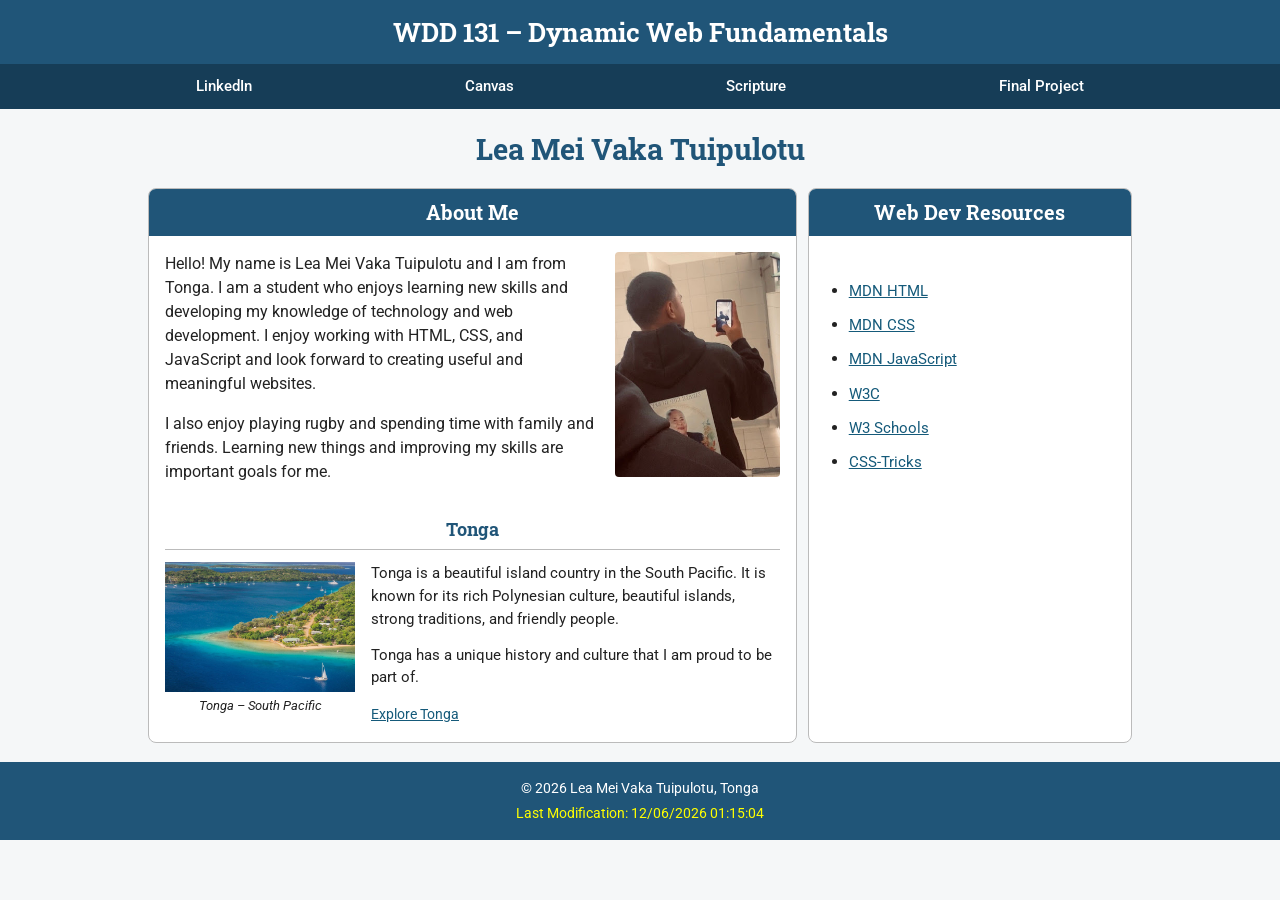
==== commit 3652e71f: "Fix responsive hamburger menu" ====
--- a/index.html
+++ b/index.html
@@ -15,7 +15,8 @@
     <link rel="preconnect" href="https://fonts.googleapis.com">
     <link rel="preconnect" href="https://fonts.gstatic.com" crossorigin>
 
-    <link href="https://fonts.googleapis.com/css2?family=Roboto:wght@400;500;700&family=Roboto+Slab:wght@700&display=swap"
+    <link
+        href="https://fonts.googleapis.com/css2?family=Roboto:wght@400;500;700&family=Roboto+Slab:wght@700&display=swap"
         rel="stylesheet">
 
     <link rel="stylesheet" href="styles/base.css">
@@ -28,7 +29,11 @@
     <header>
         <span id="course-title">WDD 131 – Dynamic Web Fundamentals</span>
 
-        <nav>
+        <button id="menu-button" aria-label="Open navigation menu" aria-expanded="false">
+            ☰
+        </button>
+
+        <nav id="main-nav">
             <a href="https://www.linkedin.com/" target="_blank" rel="noopener noreferrer">
                 LinkedIn
             </a>
@@ -54,7 +59,6 @@
 
         <div class="content-grid">
 
-            <!-- LEFT CARD -->
             <section class="card about-card">
 
                 <h2>About Me</h2>
@@ -124,8 +128,6 @@
 
             </section>
 
-
-            <!-- RIGHT CARD -->
             <section class="card resources-card">
 
                 <h2>Web Dev Resources</h2>
@@ -134,48 +136,42 @@
 
                     <li>
                         <a href="https://developer.mozilla.org/en-US/docs/Web/HTML"
-                            target="_blank"
-                            rel="noopener noreferrer">
+                            target="_blank" rel="noopener noreferrer">
                             MDN HTML
                         </a>
                     </li>
 
                     <li>
                         <a href="https://developer.mozilla.org/en-US/docs/Web/CSS"
-                            target="_blank"
-                            rel="noopener noreferrer">
+                            target="_blank" rel="noopener noreferrer">
                             MDN CSS
                         </a>
                     </li>
 
                     <li>
                         <a href="https://developer.mozilla.org/en-US/docs/Web/JavaScript"
-                            target="_blank"
-                            rel="noopener noreferrer">
+                            target="_blank" rel="noopener noreferrer">
                             MDN JavaScript
                         </a>
                     </li>
 
                     <li>
                         <a href="https://www.w3.org/"
-                            target="_blank"
-                            rel="noopener noreferrer">
+                            target="_blank" rel="noopener noreferrer">
                             W3C
                         </a>
                     </li>
 
                     <li>
                         <a href="https://www.w3schools.com/"
-                            target="_blank"
-                            rel="noopener noreferrer">
+                            target="_blank" rel="noopener noreferrer">
                             W3 Schools
                         </a>
                     </li>
 
                     <li>
                         <a href="https://css-tricks.com/"
-                            target="_blank"
-                            rel="noopener noreferrer">
+                            target="_blank" rel="noopener noreferrer">
                             CSS-Tricks
                         </a>
                     </li>
@@ -187,7 +183,6 @@
         </div>
 
     </main>
-
 
     <footer>
 
--- a/styles/base.css
+++ b/styles/base.css
@@ -12,6 +12,10 @@
     box-sizing: border-box;
 }
 
+html {
+    scroll-behavior: smooth;
+}
+
 body {
     margin: 0;
     font-family: "Roboto", sans-serif;
@@ -20,12 +24,11 @@
     line-height: 1.5;
 }
 
-
 /* HEADER */
 
 header {
     background-color: var(--primary-color);
-    color: white;
+    color: var(--white);
 }
 
 #course-title {
@@ -44,7 +47,7 @@
 }
 
 nav a {
-    color: white;
+    color: var(--white);
     text-decoration: none;
     font-size: 0.95rem;
     font-weight: 500;
@@ -59,6 +62,24 @@
     text-decoration: underline;
 }
 
+/* HAMBURGER BUTTON */
+
+#menu-button {
+    display: none;
+    width: 100%;
+    border: none;
+    background-color: var(--dark-blue);
+    color: var(--white);
+    font-size: 1.8rem;
+    padding: 0.5rem;
+    cursor: pointer;
+}
+
+#menu-button:hover,
+#menu-button:focus {
+    background-color: #0d2b3d;
+    color: var(--accent-color);
+}
 
 /* MAIN */
 
@@ -75,7 +96,6 @@
     font-size: 1.8rem;
     margin: 0 0 1rem;
 }
-
 
 /* TWO COLUMNS */
 
@@ -86,18 +106,16 @@
     align-items: stretch;
 }
 
-
 /* CARDS */
 
 .card {
-    background-color: white;
+    background-color: var(--white);
     border: 1px solid var(--border-color);
     border-radius: 8px;
     overflow: hidden;
     height: 100%;
 }
 
-
 /* CARD HEADINGS */
 
 .card h2 {
@@ -105,11 +123,10 @@
     padding: 0.55rem;
     text-align: center;
     background-color: var(--primary-color);
-    color: white;
+    color: var(--white);
     font-family: "Roboto Slab", serif;
     font-size: 1.25rem;
 }
-
 
 /* ABOUT ME */
 
@@ -125,13 +142,13 @@
     object-fit: cover;
     margin: 0 0 0.7rem 1rem;
     border-radius: 4px;
+    max-width: 100%;
 }
 
 .about-content p {
     font-size: 1rem;
     margin: 0 0 1rem;
 }
-
 
 /* TONGA */
 
@@ -164,6 +181,7 @@
 .location-image {
     width: 190px;
     height: 130px;
+    max-width: 100%;
     object-fit: cover;
     display: block;
 }
@@ -189,7 +207,6 @@
     font-size: 0.9rem;
 }
 
-
 /* WEB DEV RESOURCES */
 
 .resources-card {
@@ -198,7 +215,7 @@
 
 .resources-card ul {
     margin: 0;
-    padding: 4rem 1.5rem 2rem 2.5rem;
+    padding: 2rem 1.5rem 2rem 2.5rem;
 }
 
 .resources-card li {
@@ -215,12 +232,11 @@
     color: #0b3548;
 }
 
-
 /* FOOTER */
 
 footer {
     background-color: var(--primary-color);
-    color: white;
+    color: var(--white);
     text-align: center;
     padding: 0.8rem;
     margin-top: 1.2rem;
@@ -235,7 +251,6 @@
     color: var(--accent-color);
 }
 
-
 /* MOBILE */
 
 @media (max-width: 700px) {
@@ -244,13 +259,23 @@
         font-size: 1.3rem;
     }
 
+    #menu-button {
+        display: block;
+    }
+
     nav {
+        display: none;
         flex-direction: column;
+    }
+
+    nav.open {
+        display: flex;
     }
 
     nav a {
         width: 100%;
         text-align: center;
+        border-top: 1px solid rgba(255, 255, 255, 0.2);
     }
 
     .content-grid {
@@ -270,5 +295,18 @@
 
     .location-content figure {
         min-width: auto;
+        width: 100%;
+    }
+
+    .location-image {
+        width: 100%;
+        max-width: 300px;
+        height: auto;
+        aspect-ratio: 190 / 130;
+        margin: 0 auto;
+    }
+
+    .tonga-text {
+        width: 100%;
     }
 }
